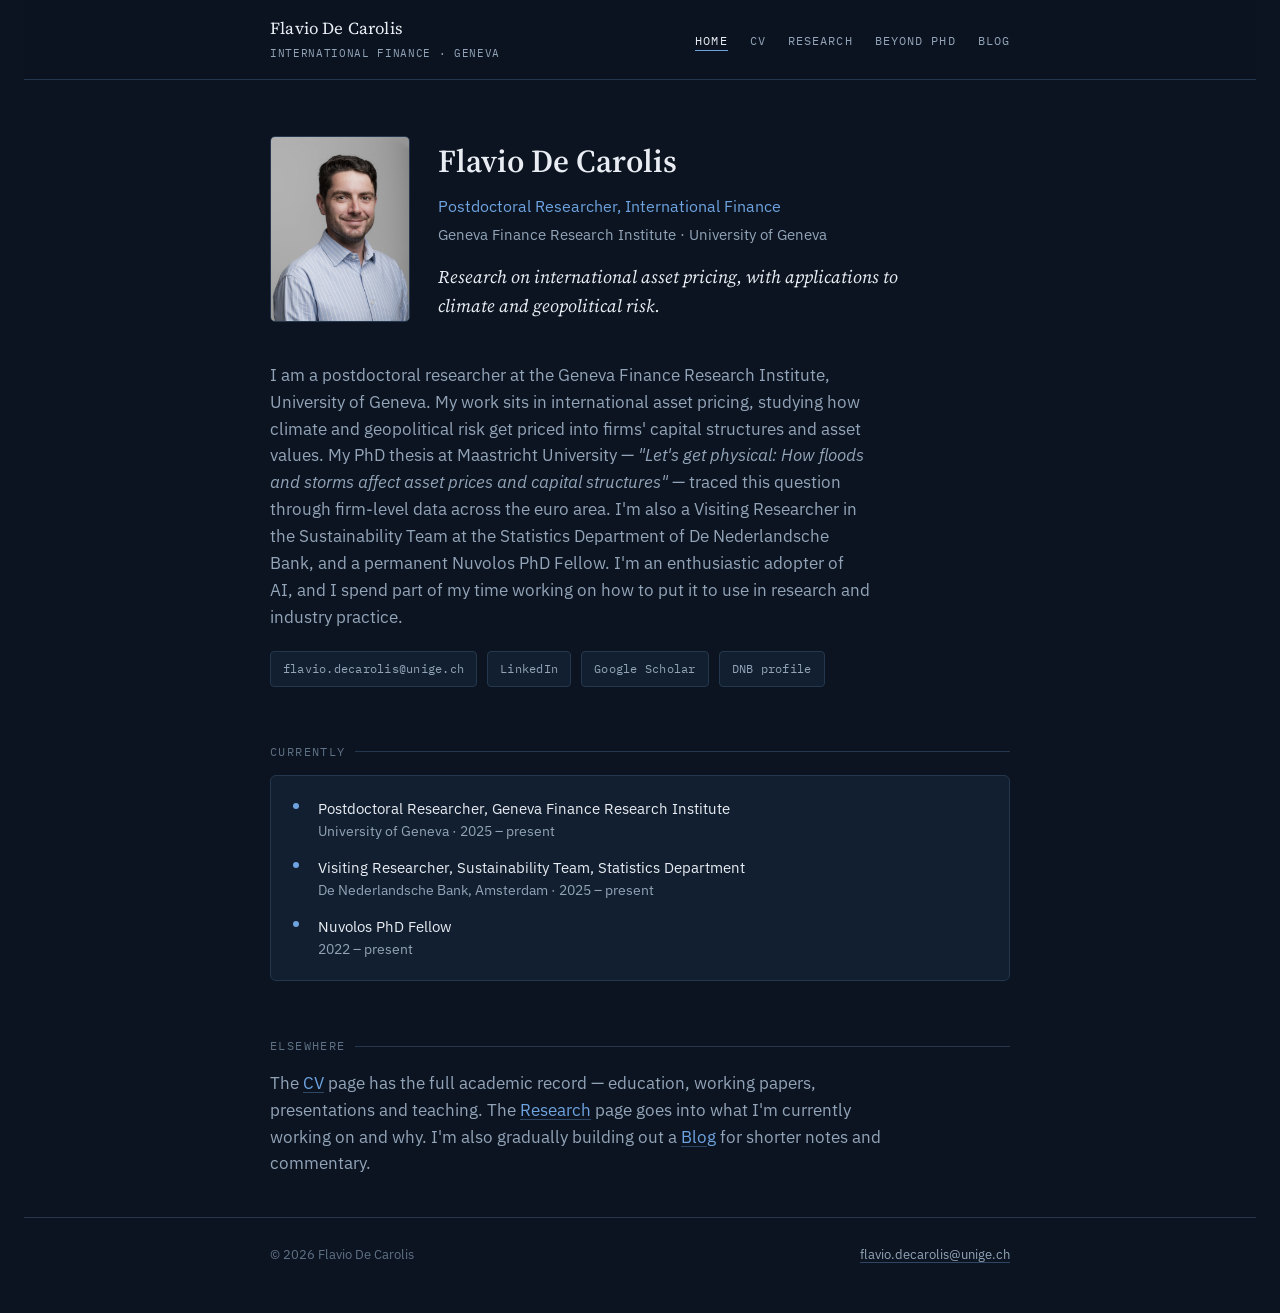
==== index.html @ 119e28e0 "Add files via upload" ====
<!DOCTYPE html>
<html lang="en">
<head>
<meta charset="UTF-8">
<meta name="viewport" content="width=device-width, initial-scale=1.0">
<title>Flavio De Carolis</title>
<link rel="preconnect" href="https://fonts.googleapis.com">
<link rel="stylesheet" href="https://fonts.googleapis.com/css2?family=Source+Serif+4:opsz,wght@8..60,400;8..60,600;8..60,700&family=IBM+Plex+Sans:wght@400;500;600&family=IBM+Plex+Mono:wght@400;500&display=swap">
<link rel="stylesheet" href="styles.css">
</head>
<body>

<header class="site-nav">
  <div class="container">
    <a class="brand" href="index.html">Flavio De Carolis<em>International Finance · Geneva</em></a>
    <ul>
      <li><a class="navlink" href="index.html" aria-current="page">Home</a></li>
      <li><a class="navlink" href="cv.html">CV</a></li>
      <li><a class="navlink" href="interests.html">Research</a></li>
      <li><a class="navlink" href="beyond.html">Beyond PhD</a></li>
      <li><a class="navlink" href="blog.html">Blog</a></li>
    </ul>
  </div>
</header>

<main>
  <div class="container">

    <div class="hero">
      <img src="flavio-photo.jpg" alt="Portrait of Flavio De Carolis" width="140" height="187">
      <div>
        <h1>Flavio De Carolis</h1>
        <p class="role">Postdoctoral Researcher, International Finance</p>
        <p class="affil">Geneva Finance Research Institute · University of Geneva</p>
        <p class="tagline">Research on international asset pricing, with applications to climate and geopolitical risk.</p>
      </div>
    </div>

    <section>
      <p class="lede">
        I am a postdoctoral researcher at the Geneva Finance Research Institute, University of Geneva.
        My work sits in international asset pricing, studying how climate and geopolitical risk get priced
        into firms' capital structures and asset values. My PhD thesis at Maastricht University —
        <em>"Let's get physical: How floods and storms affect asset prices and capital structures"</em> —
        traced this question through firm-level data across the euro area. I'm also a Visiting Researcher
        in the Sustainability Team at the Statistics Department of De Nederlandsche Bank, and a permanent
        Nuvolos PhD Fellow. I'm an enthusiastic adopter of AI, and I spend part of my time working on how
        to put it to use in research and industry practice.
      </p>
      <div class="contact-row">
        <a class="pill" href="mailto:flavio.decarolis@unige.ch">flavio.decarolis@unige.ch</a>
        <a class="pill" href="https://www.linkedin.com/in/flavio-de-carolis/" target="_blank" rel="noopener">LinkedIn</a>
        <a class="pill" href="https://scholar.google.com/citations?user=xiYDamEAAAAJ&amp;hl=en" target="_blank" rel="noopener">Google Scholar</a>
        <a class="pill" href="https://www.dnb.nl/en/research/personal-pages/flavio-de-carolis/" target="_blank" rel="noopener">DNB profile</a>
      </div>
    </section>

    <section>
      <div class="eyebrow">Currently</div>
      <div class="panel">
        <ul class="panel-list">
          <li>
            <div>Postdoctoral Researcher, Geneva Finance Research Institute
              <div class="meta">University of Geneva · 2025 – present</div>
            </div>
          </li>
          <li>
            <div>Visiting Researcher, Sustainability Team, Statistics Department
              <div class="meta">De Nederlandsche Bank, Amsterdam · 2025 – present</div>
            </div>
          </li>
          <li>
            <div>Nuvolos PhD Fellow
              <div class="meta">2022 – present</div>
            </div>
          </li>
        </ul>
      </div>
    </section>

    <section>
      <div class="eyebrow">Elsewhere</div>
      <p class="lede" style="max-width:64ch;">
        The <a href="cv.html">CV</a> page has the full academic record — education, working papers, presentations
        and teaching. The <a href="interests.html">Research</a> page goes into what I'm currently working on and why.
        I'm also gradually building out a <a href="blog.html">Blog</a> for shorter notes and commentary.
      </p>
    </section>

  </div>
</main>

<footer>
  <div class="container">
    <span>© 2026 Flavio De Carolis</span>
    <span><a href="mailto:flavio.decarolis@unige.ch">flavio.decarolis@unige.ch</a></span>
  </div>
</footer>

</body>
</html>
---- styles.css ----
/* ===========================================================
   Flavio De Carolis — personal site
   A single deliberate dark world: a "ledger" — the printed
   institutional report / working-paper aesthetic of the central
   banks and research institutes this work moves through.
   Colors and type are declared explicitly; this page does not
   adapt to the viewer's OS theme by design.
   =========================================================== */

:root{
  /* --- surfaces --- */
  --bg:        #0b1420;   /* ink-navy ground */
  --surface:   #111f30;   /* card / panel */
  --surface-2: #16283d;   /* stripe / nested row */
  --border:    #24374d;   /* hairline */
  --border-soft: #1a2c40;

  /* --- text --- */
  --ink:      #e9edf3;    /* primary */
  --ink-dim:  #93a4b8;    /* secondary / meta */
  --ink-faint:#5f7185;    /* tertiary / captions */

  /* --- accents --- */
  --accent:       #6ea3e0; /* signal blue — links, headings emphasis */
  --accent-fill:  #2b5da0; /* solid blue — buttons */
  --accent-fill-hover: #35699f;
  --gold: #b8944f;         /* muted brass — awards / distinctions only */

  /* --- type --- */
  --font-serif: "Source Serif 4", Georgia, "Times New Roman", serif;
  --font-sans:  "IBM Plex Sans", -apple-system, "Segoe UI", Roboto, sans-serif;
  --font-mono:  "IBM Plex Mono", ui-monospace, SFMono-Regular, Menlo, monospace;

  color-scheme: dark;
}

*{ box-sizing:border-box; }
html{ background:var(--bg); }

body{
  margin:0;
  background:var(--bg);
  color:var(--ink);
  font-family:var(--font-sans);
  font-size:16px;
  line-height:1.6;
  -webkit-font-smoothing:antialiased;
  padding-inline:24px;
}

a{ color:var(--accent); text-decoration-color:rgba(110,163,224,.35); text-underline-offset:3px; }
a:hover{ text-decoration-color:var(--accent); }
a:focus-visible, button:focus-visible, input:focus-visible{
  outline:2px solid var(--accent); outline-offset:2px; border-radius:2px;
}

img{ max-width:100%; display:block; }

.container{
  max-width:740px;
  margin-inline:auto;
}

h1,h2,h3{
  font-family:var(--font-serif);
  font-weight:600;
  color:var(--ink);
  text-wrap:balance;
  margin:0;
}

p{ margin:0; }

::selection{ background:rgba(110,163,224,.28); color:var(--ink); }

/* ---------------- nav ---------------- */

.site-nav{
  position:sticky; top:0; z-index:20;
  background:rgba(11,20,32,.92);
  backdrop-filter:blur(6px);
  border-bottom:1px solid var(--border);
}
.site-nav .container{
  display:flex; align-items:center; justify-content:space-between;
  padding-block:16px;
  gap:16px;
  flex-wrap:wrap;
}
.site-nav .brand{
  font-family:var(--font-serif);
  font-size:1.05rem;
  color:var(--ink);
  text-decoration:none;
  letter-spacing:.01em;
}
.site-nav .brand em{
  font-style:normal;
  color:var(--ink-dim);
  font-family:var(--font-mono);
  font-size:.7rem;
  letter-spacing:.06em;
  display:block;
  margin-top:2px;
  text-transform:uppercase;
}
.site-nav ul{
  list-style:none; margin:0; padding:0;
  display:flex; gap:22px; flex-wrap:wrap;
}
.site-nav a.navlink{
  font-family:var(--font-mono);
  font-size:.76rem;
  letter-spacing:.09em;
  text-transform:uppercase;
  color:var(--ink-dim);
  text-decoration:none;
  padding-bottom:2px;
  border-bottom:1px solid transparent;
}
.site-nav a.navlink:hover,
.site-nav a.navlink[aria-current="page"]{
  color:var(--ink);
  border-bottom-color:var(--accent);
}

/* ---------------- page scaffolding ---------------- */

main{ padding-block:56px 40px; }

.eyebrow{
  font-family:var(--font-mono);
  font-size:.72rem;
  letter-spacing:.12em;
  text-transform:uppercase;
  color:var(--ink-faint);
  display:flex; align-items:center; gap:10px;
  margin-bottom:14px;
}
.eyebrow::after{
  content:"";
  flex:1;
  height:1px;
  background:var(--border);
}

section{ margin-bottom:56px; }
section:last-child{ margin-bottom:0; }

.lede{
  color:var(--ink-dim);
  font-size:1.05rem;
  max-width:60ch;
}

/* ---------------- hero (home) ---------------- */

.hero{
  display:grid;
  grid-template-columns:140px 1fr;
  gap:28px;
  align-items:start;
  margin-bottom:40px;
}
.hero img{
  width:140px; height:auto;
  border-radius:5px;
  border:1px solid var(--border);
}
.hero h1{ font-size:2rem; margin-bottom:6px; }
.hero .role{
  color:var(--accent);
  font-size:1.02rem;
  margin-bottom:4px;
}
.hero .affil{
  color:var(--ink-dim);
  font-size:.94rem;
  margin-bottom:16px;
}
.hero .tagline{
  font-family:var(--font-serif);
  font-style:italic;
  color:var(--ink);
  font-size:1.12rem;
  max-width:52ch;
}

@media (max-width:560px){
  .hero{ grid-template-columns:1fr; }
  .hero img{ width:104px; }
}

/* ---------------- contact row ---------------- */

.contact-row{
  display:flex; flex-wrap:wrap; gap:10px;
  margin-top:20px;
}
.pill{
  font-family:var(--font-mono);
  font-size:.78rem;
  letter-spacing:.02em;
  color:var(--ink-dim);
  border:1px solid var(--border);
  background:var(--surface);
  padding:7px 12px;
  border-radius:4px;
  text-decoration:none;
}
.pill:hover{ color:var(--ink); border-color:var(--accent); text-decoration:none; }

/* ---------------- buttons ---------------- */

.btn{
  display:inline-flex; align-items:center; gap:8px;
  font-family:var(--font-mono);
  font-size:.78rem;
  letter-spacing:.08em;
  text-transform:uppercase;
  text-decoration:none;
  padding:11px 18px;
  border-radius:4px;
  border:1px solid transparent;
  cursor:pointer;
}
.btn-primary{
  background:var(--accent-fill);
  color:#eef4fb;
}
.btn-primary:hover{ background:var(--accent-fill-hover); }
.btn-outline{
  border-color:var(--border);
  color:var(--ink-dim);
  background:transparent;
}
.btn-outline:hover{ color:var(--ink); border-color:var(--accent); }

/* ---------------- "currently" panel ---------------- */

.panel{
  background:var(--surface);
  border:1px solid var(--border);
  border-radius:6px;
  padding:20px 22px;
}
.panel-list{ list-style:none; margin:0; padding:0; display:grid; gap:12px; }
.panel-list li{
  display:grid;
  grid-template-columns:15px 1fr;
  gap:10px;
  font-size:.95rem;
  color:var(--ink);
}
.panel-list li::before{
  content:"";
  width:6px; height:6px;
  margin-top:7px;
  border-radius:50%;
  background:var(--accent);
}
.panel-list .meta{ color:var(--ink-dim); font-size:.88rem; }

/* ---------------- ledger rows (CV entries) ---------------- */

.ledger{ display:grid; gap:22px; }
.ledger-row{
  display:grid;
  grid-template-columns:92px 1fr;
  gap:18px;
}
.ledger-row .year{
  font-family:var(--font-mono);
  font-size:.82rem;
  color:var(--ink-faint);
  padding-top:2px;
  white-space:nowrap;
}
.ledger-row .role{
  font-weight:600;
  color:var(--ink);
  font-size:.98rem;
}
.ledger-row .org{
  color:var(--ink-dim);
  font-size:.9rem;
  font-style:italic;
}
.ledger-row .desc{
  color:var(--ink-dim);
  font-size:.92rem;
  margin-top:4px;
}
.ledger-row .desc a{ color:var(--accent); }

@media (max-width:560px){
  .ledger-row{ grid-template-columns:1fr; gap:4px; }
  .ledger-row .year{ color:var(--accent); }
}

/* ---------------- tag / chip rows ---------------- */

.tags{ display:flex; flex-wrap:wrap; gap:8px; }
.tag{
  font-family:var(--font-mono);
  font-size:.78rem;
  color:var(--ink-dim);
  background:var(--surface-2);
  border:1px solid var(--border);
  padding:4px 10px;
  border-radius:4px;
}

/* ---------------- awards ---------------- */

.award{
  border-left:2px solid var(--gold);
  padding-left:14px;
}
.award .year{ color:var(--gold); }

/* ---------------- sub-groupings within a section ---------------- */

.subhead{
  font-family:var(--font-mono);
  font-size:.72rem;
  letter-spacing:.1em;
  text-transform:uppercase;
  color:var(--ink-faint);
  margin:26px 0 14px;
}
.subhead:first-child{ margin-top:0; }

/* ---------------- research interest cards ---------------- */

.interest-list{ display:grid; gap:28px; }
.interest{
  border-top:1px solid var(--border);
  padding-top:20px;
}
.interest h3{ font-size:1.15rem; margin-bottom:8px; }
.interest .num{
  font-family:var(--font-mono);
  color:var(--ink-faint);
  font-size:.82rem;
  margin-bottom:6px;
  display:block;
}
.interest p{ color:var(--ink-dim); max-width:64ch; }

/* ---------------- applied work (subtle) ---------------- */

.applied{
  border-top:1px solid var(--border-soft);
  padding-top:22px;
}
.applied p{ color:var(--ink-dim); font-size:.93rem; max-width:64ch; margin-bottom:14px; }
.applied ul{ margin:0; padding-left:18px; color:var(--ink-dim); font-size:.9rem; display:grid; gap:8px; }
.applied li::marker{ color:var(--ink-faint); }

/* ---------------- blog ---------------- */

.post-row{
  display:block;
  padding:18px 0;
  border-top:1px solid var(--border);
  text-decoration:none;
  color:inherit;
}
.post-row:first-child{ border-top:none; }
.post-row .post-date{
  font-family:var(--font-mono);
  font-size:.76rem;
  color:var(--ink-faint);
  letter-spacing:.04em;
}
.post-row h3{ color:var(--ink); font-size:1.15rem; margin:6px 0 6px; }
.post-row:hover h3{ color:var(--accent); }
.post-row .excerpt{ color:var(--ink-dim); font-size:.94rem; max-width:64ch; }

.empty-row{
  border:1px dashed var(--border);
  border-radius:6px;
  padding:28px 22px;
  color:var(--ink-dim);
  font-size:.94rem;
}
.empty-row strong{ color:var(--ink); display:block; margin-bottom:4px; font-family:var(--font-serif); font-size:1.05rem; }

/* ---------------- footer ---------------- */

footer{
  border-top:1px solid var(--border);
  padding-block:26px 48px;
  color:var(--ink-faint);
  font-size:.82rem;
}
footer .container{
  display:flex; justify-content:space-between; flex-wrap:wrap; gap:10px;
}
footer a{ color:var(--ink-dim); }

/* ---------------- table (education/skills) ---------------- */

.kv{ display:grid; grid-template-columns:auto 1fr; gap:8px 18px; font-size:.92rem; }
.kv dt{ color:var(--ink-faint); font-family:var(--font-mono); font-size:.78rem; text-transform:uppercase; letter-spacing:.06em; padding-top:2px; }
.kv dd{ margin:0; color:var(--ink-dim); }
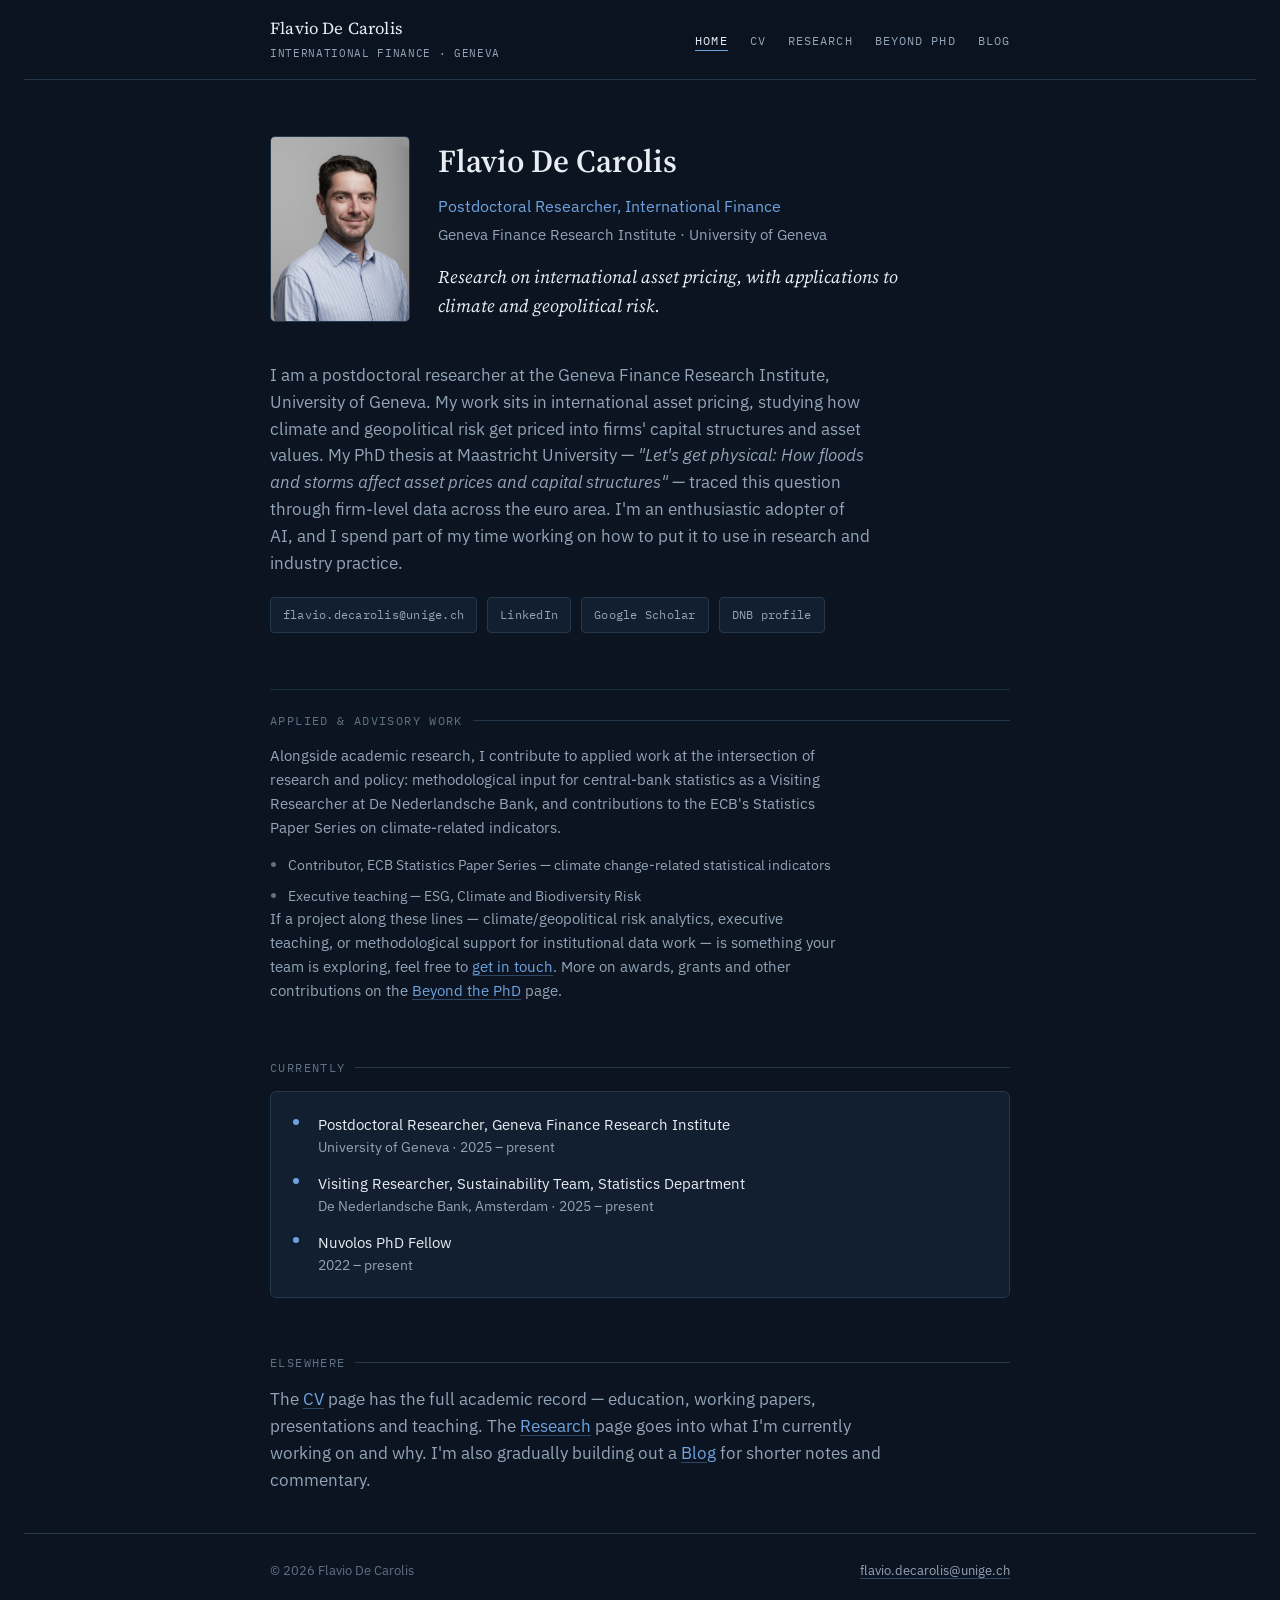
==== commit 9ef5e23b: "Add files via upload" ====
--- a/index.html
+++ b/index.html
@@ -42,10 +42,8 @@
         My work sits in international asset pricing, studying how climate and geopolitical risk get priced
         into firms' capital structures and asset values. My PhD thesis at Maastricht University —
         <em>"Let's get physical: How floods and storms affect asset prices and capital structures"</em> —
-        traced this question through firm-level data across the euro area. I'm also a Visiting Researcher
-        in the Sustainability Team at the Statistics Department of De Nederlandsche Bank, and a permanent
-        Nuvolos PhD Fellow. I'm an enthusiastic adopter of AI, and I spend part of my time working on how
-        to put it to use in research and industry practice.
+        traced this question through firm-level data across the euro area. I'm an enthusiastic adopter of
+        AI, and I spend part of my time working on how to put it to use in research and industry practice.
       </p>
       <div class="contact-row">
         <a class="pill" href="mailto:flavio.decarolis@unige.ch">flavio.decarolis@unige.ch</a>
@@ -53,6 +51,24 @@
         <a class="pill" href="https://scholar.google.com/citations?user=xiYDamEAAAAJ&amp;hl=en" target="_blank" rel="noopener">Google Scholar</a>
         <a class="pill" href="https://www.dnb.nl/en/research/personal-pages/flavio-de-carolis/" target="_blank" rel="noopener">DNB profile</a>
       </div>
+    </section>
+
+    <section class="applied">
+      <div class="eyebrow">Applied &amp; Advisory Work</div>
+      <p>
+        Alongside academic research, I contribute to applied work at the intersection of research and
+        policy: methodological input for central-bank statistics as a Visiting Researcher at De
+        Nederlandsche Bank, and contributions to the ECB's Statistics Paper Series on climate-related
+        indicators.
+      </p>
+      <ul>
+        <li>Contributor, ECB Statistics Paper Series — climate change-related statistical indicators</li>
+        <li>Executive teaching — ESG, Climate and Biodiversity Risk</li>
+      </ul>
+      <p>If a project along these lines — climate/geopolitical risk analytics, executive teaching, or
+        methodological support for institutional data work — is something your team is exploring, feel
+        free to <a href="mailto:flavio.decarolis@unige.ch">get in touch</a>. More on awards, grants and
+        other contributions on the <a href="beyond.html">Beyond the PhD</a> page.</p>
     </section>
 
     <section>
--- a/styles.css
+++ b/styles.css
@@ -387,6 +387,35 @@
 }
 .empty-row strong{ color:var(--ink); display:block; margin-bottom:4px; font-family:var(--font-serif); font-size:1.05rem; }
 
+/* ---------------- contact form ---------------- */
+
+.contact-form{ display:grid; gap:16px; max-width:520px; }
+.form-row{ display:grid; gap:6px; }
+.form-row label{
+  font-family:var(--font-mono);
+  font-size:.74rem;
+  letter-spacing:.06em;
+  text-transform:uppercase;
+  color:var(--ink-faint);
+}
+.form-row input,
+.form-row textarea{
+  background:var(--surface-2);
+  border:1px solid var(--border);
+  border-radius:4px;
+  padding:10px 12px;
+  color:var(--ink);
+  font-family:var(--font-sans);
+  font-size:.94rem;
+  resize:vertical;
+}
+.form-row input:focus,
+.form-row textarea:focus{
+  outline:none;
+  border-color:var(--accent);
+}
+.form-note{ color:var(--ink-faint); font-size:.82rem; margin-top:2px; }
+
 /* ---------------- footer ---------------- */
 
 footer{
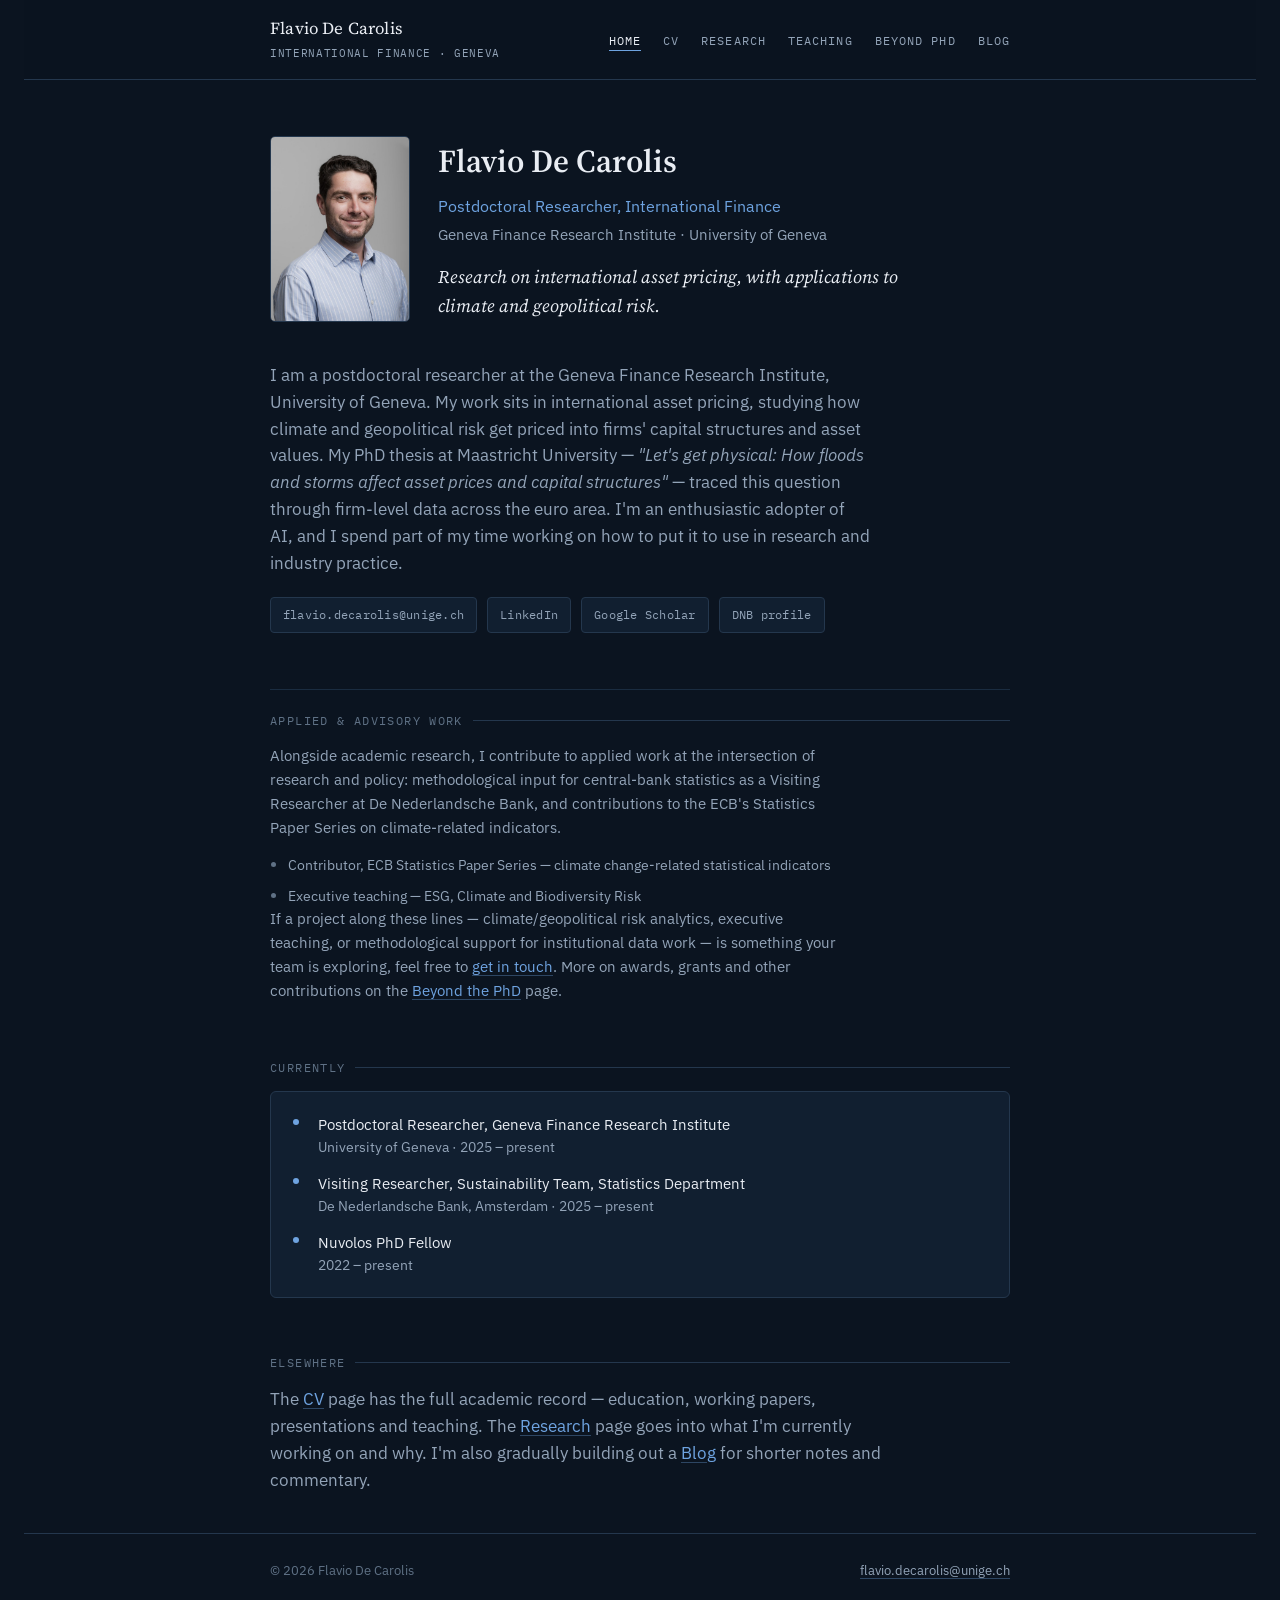
==== commit 047066c3: "Add files via upload" ====
--- a/index.html
+++ b/index.html
@@ -17,6 +17,7 @@
       <li><a class="navlink" href="index.html" aria-current="page">Home</a></li>
       <li><a class="navlink" href="cv.html">CV</a></li>
       <li><a class="navlink" href="interests.html">Research</a></li>
+      <li><a class="navlink" href="teaching.html">Teaching</a></li>
       <li><a class="navlink" href="beyond.html">Beyond PhD</a></li>
       <li><a class="navlink" href="blog.html">Blog</a></li>
     </ul>
--- a/styles.css
+++ b/styles.css
@@ -387,34 +387,53 @@
 }
 .empty-row strong{ color:var(--ink); display:block; margin-bottom:4px; font-family:var(--font-serif); font-size:1.05rem; }
 
-/* ---------------- contact form ---------------- */
-
-.contact-form{ display:grid; gap:16px; max-width:520px; }
-.form-row{ display:grid; gap:6px; }
-.form-row label{
-  font-family:var(--font-mono);
-  font-size:.74rem;
-  letter-spacing:.06em;
-  text-transform:uppercase;
-  color:var(--ink-faint);
-}
-.form-row input,
-.form-row textarea{
-  background:var(--surface-2);
-  border:1px solid var(--border);
-  border-radius:4px;
-  padding:10px 12px;
-  color:var(--ink);
-  font-family:var(--font-sans);
-  font-size:.94rem;
-  resize:vertical;
-}
-.form-row input:focus,
-.form-row textarea:focus{
-  outline:none;
-  border-color:var(--accent);
-}
-.form-note{ color:var(--ink-faint); font-size:.82rem; margin-top:2px; }
+/* ---------------- blog post body ---------------- */
+
+.post-body{
+  display:grid;
+  gap:20px;
+  max-width:68ch;
+  font-size:1.02rem;
+  line-height:1.75;
+  color:var(--ink);
+}
+.post-body strong{ color:var(--ink); }
+.post-body a{ color:var(--accent); }
+.post-kicker{
+  font-family:var(--font-serif);
+  font-style:italic;
+  color:var(--ink-dim);
+  font-size:1.08rem;
+  margin-bottom:22px;
+}
+.post-note{
+  color:var(--ink-faint);
+  font-size:.86rem;
+  font-style:italic;
+  max-width:68ch;
+  line-height:1.6;
+}
+.post-note + .post-note{ margin-top:14px; }
+
+.refs{
+  list-style:none;
+  margin:0; padding:0;
+  display:grid; gap:10px;
+  color:var(--ink-faint);
+  font-size:.84rem;
+  line-height:1.6;
+}
+.refs a{ color:var(--ink-dim); }
+.refs a:hover{ color:var(--accent); }
+.refs li{ scroll-margin-top:80px; }
+
+.post-body sup a{
+  color:var(--accent);
+  text-decoration:none;
+  font-size:.72em;
+  padding-left:1px;
+}
+.post-body sup a:hover{ text-decoration:underline; }
 
 /* ---------------- footer ---------------- */
 
